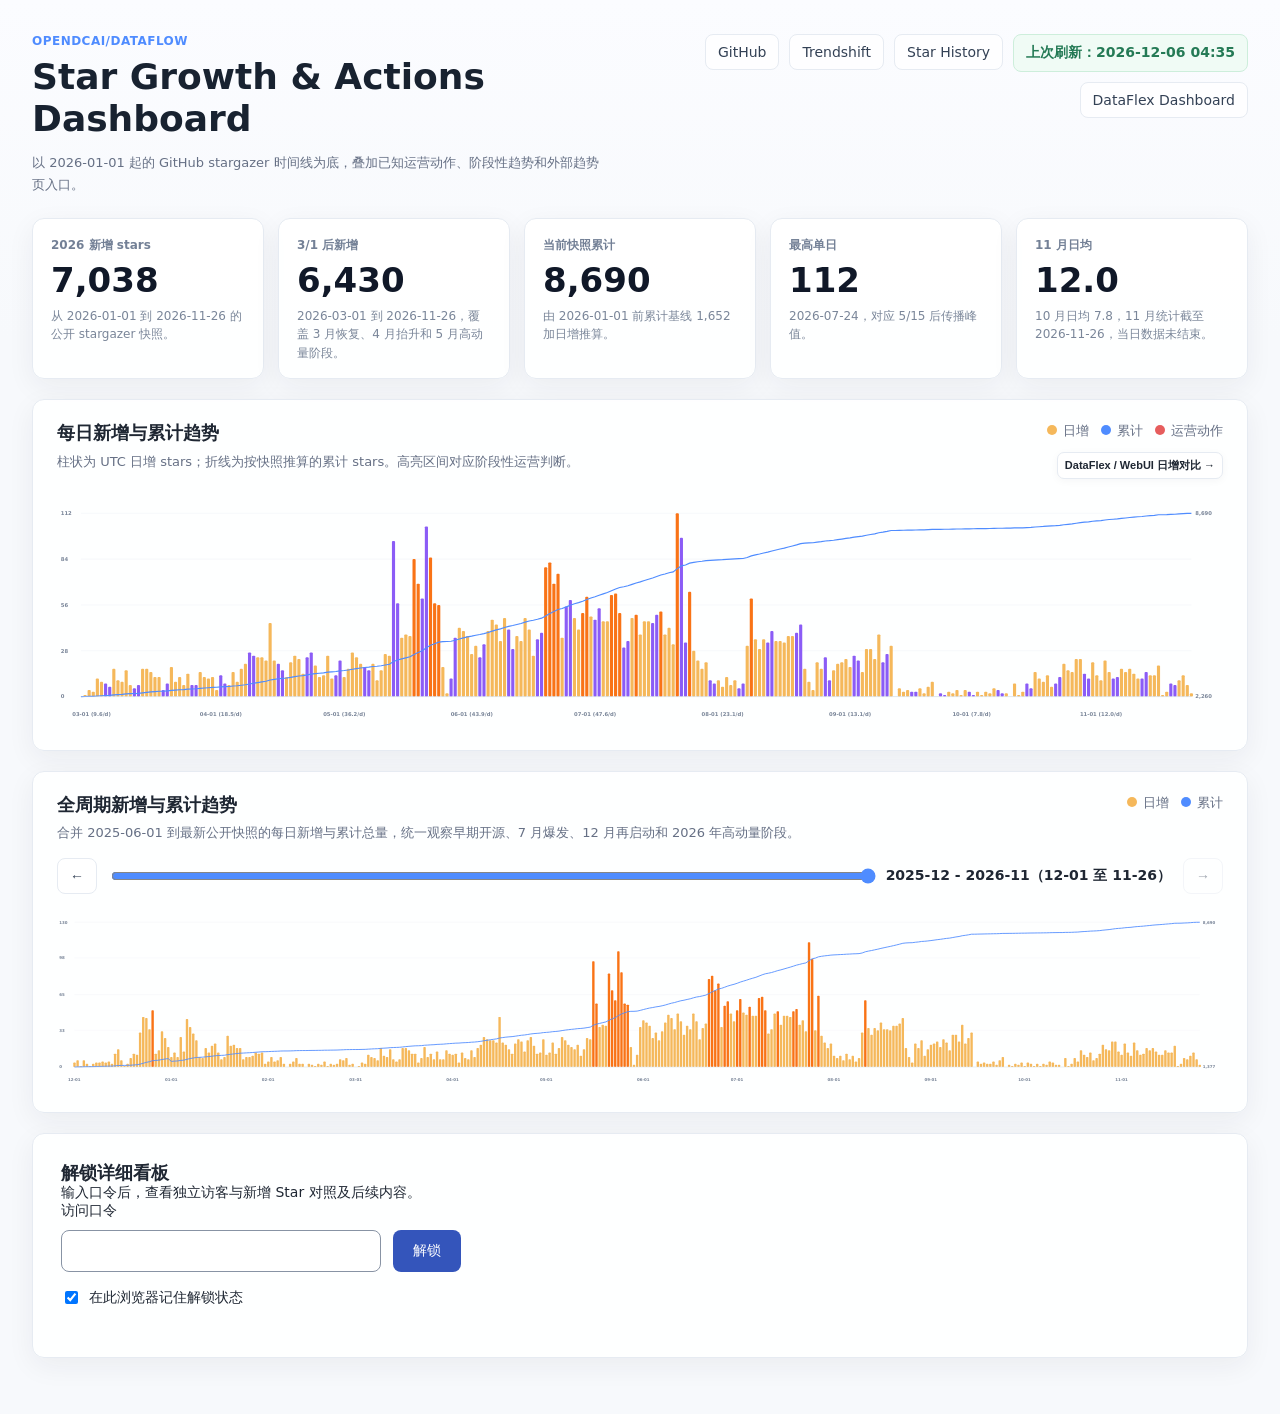
==== site-public/index.html @ 341fd1ab "chore: update encrypted dashboard [skip ci]" ====
<!doctype html>
<html lang="zh-CN">
  <head>
    <meta charset="utf-8" />
    <meta name="viewport" content="width=device-width, initial-scale=1" />
    <title>Dataflow Star Dashboard</title>
    <link rel="icon" type="image/png" href="./favicon.png" />
    <link rel="stylesheet" href="./styles.css?v=d1a17b342417" />
  <link rel="stylesheet" href="./dashboard-gate.css?v=d1a17b342417">
</head>
  <body>
    <header class="page-header">
      <div>
        <p class="eyebrow">OpenDCAI/DataFlow</p>
        <h1>Star Growth &amp; Actions Dashboard</h1>
        <p class="subhead">
          以 2026-01-01 起的 GitHub stargazer 时间线为底，叠加已知运营动作、阶段性趋势和外部趋势页入口。
        </p>
      </div>
      <nav class="source-links" aria-label="Source links">
        <a href="https://github.com/OpenDCAI/DataFlow" target="_blank" rel="noreferrer">GitHub</a>
        <a href="https://trendshift.io/repositories/16045" target="_blank" rel="noreferrer">Trendshift</a>
        <a href="https://www.star-history.com/?repos=OpenDCAI%2FDataFlow&type=date&legend=top-left" target="_blank" rel="noreferrer">Star History</a>
        <span class="source-links-second-row">
          <a href="https://jununn.github.io/dataflex-star-dashboard/" target="_blank" rel="noreferrer">DataFlex Dashboard</a>
        </span>
        <span id="liveStatus" class="live-status">本地快照</span>
      </nav>
    </header>

    <main>
      <section class="summary-grid" id="summary"></section>

      <section class="panel chart-panel">
        <div class="panel-heading">
          <div>
            <h2>每日新增与累计趋势</h2>
            <p>柱状为 UTC 日增 stars；折线为按快照推算的累计 stars。高亮区间对应阶段性运营判断。</p>
          </div>
          <div class="main-chart-tools">
            <div id="mainChartLegend" class="legend">
              <span><i class="legend-dot daily"></i>日增</span>
              <span><i class="legend-dot cumulative"></i>累计</span>
              <span><i class="legend-dot action"></i>运营动作</span>
            </div>
            <button id="mainChartModeToggle" type="button" class="chart-mode-button">DataFlex / WebUI 日增对比 →</button>
          </div>
        </div>
        <div id="mainChart" class="chart-wrap" aria-label="Daily stars and cumulative stars chart"></div>
      </section>

      <section class="panel chart-panel">
        <div class="panel-heading">
          <div>
            <h2>全周期新增与累计趋势</h2>
            <p>合并 2025-06-01 到最新公开快照的每日新增与累计总量，统一观察早期开源、7 月爆发、12 月再启动和 2026 年高动量阶段。</p>
          </div>
          <div class="legend">
            <span><i class="legend-dot daily"></i>日增</span>
            <span><i class="legend-dot cumulative"></i>累计</span>
          </div>
        </div>
        <div class="chart-window-controls" aria-label="全周期趋势 12 个月窗口切换">
          <button id="combinedPrev" type="button" class="icon-button" aria-label="前移一个月">←</button>
          <input id="combinedWindowSlider" class="year-slider" type="range" min="0" max="0" step="1" value="0" aria-label="选择 12 个月窗口" />
          <strong id="combinedWindowLabel" class="chart-window-label">近 12 个月</strong>
          <button id="combinedNext" type="button" class="icon-button" aria-label="后移一个月">→</button>
        </div>
        <div id="combinedChart" class="chart-wrap" aria-label="Combined daily stars and cumulative stars chart"></div>
      </section>


<section class="panel" id="dashboardGate" aria-labelledby="gateTitle">
  <h2 id="gateTitle">解锁详细看板</h2>
  <p>输入口令后，查看独立访客与新增 Star 对照及后续内容。</p>
  <form id="dashboardGateForm">
    <label for="dashboardPasscode">访问口令</label>
    <div class="gate-input-row"><input id="dashboardPasscode" type="password" autocomplete="current-password" required aria-describedby="gateError"><button type="submit" id="gateSubmit">解锁</button></div>
    <label class="gate-remember"><input id="gateRemember" type="checkbox" checked>在此浏览器记住解锁状态</label>
    <p id="gateError" role="status" aria-live="polite"></p>
  </form>
  <noscript>请启用 JavaScript 后输入口令解锁。</noscript>
</section>
</main>
<script src="./app.js?v=d1a17b342417"></script>
<script src="./protected.js?v=d1a17b342417"></script>
<script src="./unlock.js?v=d1a17b342417"></script>
</body></html>
---- site-public/styles.css ----
:root {
  color-scheme: light;
  --bg: #f6f7fb;
  --panel: #ffffff;
  --ink: #20242b;
  --muted: #606978;
  --line: #dfe3eb;
  --soft: #eef1f7;
  --accent: #e3a008;
  --accent-strong: #c47d00;
  --blue: #2563eb;
  --green: #15803d;
  --red: #dc2626;
  --shadow: 0 14px 40px rgba(15, 23, 42, 0.08);
}

* {
  box-sizing: border-box;
}

body {
  margin: 0;
  background: var(--bg);
  color: var(--ink);
  font-family:
    Inter, ui-sans-serif, system-ui, -apple-system, BlinkMacSystemFont, "Segoe UI",
    "Noto Sans SC", sans-serif;
}

a {
  color: inherit;
}

.page-header {
  display: flex;
  justify-content: space-between;
  gap: 32px;
  padding: 40px 52px 24px;
}

.eyebrow {
  margin: 0 0 8px;
  color: var(--blue);
  font-size: 13px;
  font-weight: 800;
  letter-spacing: 0;
  text-transform: uppercase;
}

h1,
h2,
p {
  margin: 0;
}

h1 {
  max-width: 920px;
  font-size: 42px;
  line-height: 1.12;
  letter-spacing: 0;
}

h2 {
  font-size: 20px;
  line-height: 1.2;
}

.subhead {
  max-width: 880px;
  margin-top: 12px;
  color: var(--muted);
  font-size: 16px;
  line-height: 1.7;
}

.source-links {
  display: flex;
  align-items: flex-start;
  gap: 10px;
  flex-wrap: wrap;
  justify-content: flex-end;
  margin-left: auto;
}

.source-links-second-row {
  display: flex;
  flex-basis: 100%;
  justify-content: flex-end;
  order: 2;
}

.source-links a,
.table-tools select,
.inline-source,
.icon-button {
  border: 1px solid var(--line);
  border-radius: 8px;
  background: var(--panel);
  padding: 9px 12px;
  font-size: 14px;
  text-decoration: none;
  box-shadow: 0 2px 10px rgba(15, 23, 42, 0.04);
}

.icon-button {
  min-width: 38px;
  color: var(--ink);
  font-weight: 900;
  cursor: pointer;
}

.icon-button:disabled {
  cursor: not-allowed;
  opacity: 0.45;
}

.live-status {
  border: 1px solid var(--line);
  border-radius: 8px;
  background: #eefaf1;
  color: #237a3b;
  padding: 9px 12px;
  font-size: 14px;
  font-weight: 800;
  white-space: nowrap;
}

.live-status.is-stale {
  background: #fff7ed;
  color: #b45309;
}

.inline-source {
  align-self: flex-start;
  color: var(--blue);
  white-space: nowrap;
}

main {
  padding: 0 52px 52px;
}

.summary-grid {
  display: grid;
  grid-template-columns: repeat(5, minmax(0, 1fr));
  gap: 16px;
  margin-bottom: 18px;
}

.metric {
  min-height: 118px;
  border: 1px solid var(--line);
  border-radius: 8px;
  background: var(--panel);
  padding: 18px;
  box-shadow: var(--shadow);
}

.metric span {
  display: block;
  color: var(--muted);
  font-size: 13px;
}

.metric strong {
  display: block;
  margin-top: 8px;
  font-size: 30px;
  line-height: 1;
}

.metric p {
  margin-top: 10px;
  color: var(--muted);
  font-size: 13px;
  line-height: 1.45;
}

.panel {
  border: 1px solid var(--line);
  border-radius: 8px;
  background: var(--panel);
  box-shadow: var(--shadow);
}

.chart-panel {
  margin-bottom: 18px;
}

.panel-heading {
  display: flex;
  justify-content: space-between;
  gap: 24px;
  padding: 22px 24px 12px;
}

.panel-heading.compact {
  padding-bottom: 0;
}

.panel-heading p {
  margin-top: 7px;
  color: var(--muted);
  font-size: 14px;
  line-height: 1.5;
}

.legend,
.table-tools {
  display: flex;
  align-items: center;
  gap: 12px;
  color: var(--muted);
  font-size: 13px;
  white-space: nowrap;
}

.calendar-month-label {
  min-width: 104px;
  color: var(--ink);
  font-size: 15px;
  text-align: center;
}

.chart-window-controls {
  display: grid;
  grid-template-columns: auto minmax(180px, 1fr) minmax(168px, auto) auto;
  align-items: center;
  gap: 12px;
  padding: 0 24px 12px;
}

.chart-window-label {
  color: var(--ink);
  font-size: 14px;
  text-align: center;
  white-space: nowrap;
}

.year-slider {
  width: 100%;
  accent-color: var(--blue);
  cursor: pointer;
}

.year-slider:disabled {
  cursor: not-allowed;
  opacity: 0.45;
}

.legend-dot {
  display: inline-block;
  width: 10px;
  height: 10px;
  margin-right: 6px;
  border-radius: 50%;
}

.legend-dot.daily {
  background: var(--accent);
}

.legend-dot.cumulative {
  background: var(--blue);
}

.legend-dot.action {
  background: var(--red);
}

.legend-dot.visitors {
  background: var(--green);
}

.legend-dot.star-compare {
  background: var(--accent);
}

.legend-dot.clones {
  background: #f97316;
}

.legend-dot.cloners {
  background: #8b5cf6;
}

.competitor-legend {
  display: grid;
  grid-template-columns: repeat(4, minmax(0, 1fr));
  gap: 10px;
  padding: 0 24px 12px;
}

.competitor-chip {
  display: grid;
  grid-template-columns: 10px 1fr auto;
  align-items: center;
  gap: 8px;
  border: 1px solid var(--line);
  border-radius: 8px;
  background: #fbfcff;
  padding: 9px 10px;
  color: var(--ink);
  text-decoration: none;
}

.competitor-chip span {
  width: 10px;
  height: 10px;
  border-radius: 50%;
}

.competitor-chip strong {
  min-width: 0;
  overflow: hidden;
  font-size: 12px;
  font-weight: 700;
  text-overflow: ellipsis;
  white-space: nowrap;
}

.competitor-chip em {
  color: var(--muted);
  font-size: 12px;
  font-style: normal;
  font-weight: 800;
}

.competitor-chip small {
  grid-column: 2 / 4;
  color: var(--green);
  font-size: 12px;
  font-weight: 800;
}

.chart-wrap,
.mini-chart,
.traffic-chart {
  position: relative;
  width: 100%;
  overflow-x: auto;
  padding: 0 18px 18px;
}

.chart-tooltip {
  position: absolute;
  z-index: 3;
  min-width: 148px;
  border: 1px solid var(--line);
  border-radius: 8px;
  background: rgba(255, 255, 255, 0.96);
  box-shadow: var(--shadow);
  padding: 10px 12px;
  color: var(--ink);
  font-size: 12px;
  line-height: 1.5;
  pointer-events: none;
  transform: translate(-50%, calc(-100% - 12px));
}

.chart-tooltip strong {
  display: block;
  font-size: 13px;
}

.chart-tooltip span {
  display: block;
  color: var(--muted);
}

svg {
  display: block;
  max-width: 100%;
}

.axis text,
.chart-label {
  fill: #697386;
  font-size: 11px;
}

.grid-line {
  stroke: #e8ebf1;
  stroke-dasharray: 4 6;
}

.axis-title {
  fill: #526071;
  font-size: 12px;
  font-weight: 800;
}

.phase-band {
  fill: #f3f6fc;
}

.phase-label {
  fill: #526071;
  font-size: 11px;
  font-weight: 700;
}

.bar {
  fill: var(--accent);
}

.bar.muted {
  fill: #a7d8b6;
}

.bar.hot {
  fill: #f97316;
}

.bar.weekend {
  fill: #8b5cf6;
}

.visitor-line,
.star-compare-line,
.clone-line,
.cloner-line {
  fill: none;
  stroke-linecap: round;
  stroke-linejoin: round;
  stroke-width: 3;
}

.visitor-line {
  stroke: var(--green);
}

.star-compare-line {
  stroke: var(--accent);
}

.clone-line {
  stroke: #f97316;
}

.cloner-line {
  stroke: #8b5cf6;
}

.visitor-point {
  fill: var(--green);
  stroke: #fff;
  stroke-width: 1.5;
}

.star-point {
  fill: var(--accent);
  stroke: #fff;
  stroke-width: 1.5;
}

.traffic-weekly-chart {
  padding-bottom: 8px;
}

.traffic-combo-legend {
  display: flex;
  flex-wrap: wrap;
  gap: 8px 14px;
  padding: 0 18px 4px;
  color: var(--muted);
  font-size: 12px;
  font-weight: 800;
}

.traffic-combo-legend span {
  display: inline-flex;
  align-items: center;
  gap: 5px;
}

.traffic-combo-legend i {
  display: inline-block;
  width: 9px;
  height: 9px;
  border-radius: 2px;
}

.traffic-bar {
  opacity: 0.82;
  cursor: crosshair;
}

.traffic-bar:hover {
  opacity: 1;
  stroke: var(--ink);
  stroke-width: 1.5;
}

.traffic-line {
  fill: none;
  stroke-linecap: round;
  stroke-linejoin: round;
  stroke-width: 2.8;
}

.traffic-total-line {
  fill: none;
  stroke-linecap: round;
  stroke-linejoin: round;
  stroke-width: 3.4;
}

.traffic-total-line.views {
  stroke-dasharray: 7 5;
}

.traffic-point {
  stroke: #fff;
  stroke-width: 1.5;
  cursor: crosshair;
}

.traffic-point:hover {
  stroke: var(--ink);
  stroke-width: 2;
}

.traffic-end-label {
  font-size: 11px;
  font-weight: 800;
}

.traffic-view-axis {
  fill: #e65d5d;
}

.traffic-details {
  margin: 8px 0 0;
}

.traffic-details summary {
  display: inline-flex;
  align-items: center;
  gap: 8px;
  margin-left: 24px;
  border: 1px solid var(--line);
  border-radius: 8px;
  background: #ffffff;
  color: var(--ink);
  cursor: pointer;
  font-size: 13px;
  font-weight: 800;
  list-style: none;
  padding: 8px 12px;
  user-select: none;
}

.traffic-details summary::-webkit-details-marker {
  display: none;
}

.traffic-details summary::after {
  content: "↓";
  color: var(--muted);
  font-size: 13px;
}

.traffic-details[open] summary {
  margin-bottom: 12px;
}

.traffic-details[open] summary::after {
  content: "↑";
}

.traffic-details summary:hover {
  border-color: #94a3b8;
  background: #f8fafc;
}

.star-uv-details {
  padding-bottom: 18px;
}

.main-chart-tools {
  display: flex;
  flex-direction: column;
  align-items: flex-end;
  gap: 12px;
}

.chart-mode-button {
  border: 1px solid var(--line);
  border-radius: 7px;
  background: #ffffff;
  color: var(--ink);
  cursor: pointer;
  font-size: 11px;
  font-weight: 850;
  min-width: 72px;
  padding: 5px 7px;
  box-shadow: 0 2px 8px rgba(15, 23, 42, 0.04);
}

.chart-mode-button:hover,
.chart-mode-button[aria-pressed="true"] {
  border-color: #93c5fd;
  background: #eff6ff;
  color: #1d4ed8;
}

.webui-dataflow-line,
.webui-daily-line,
.dataflex-daily-line {
  fill: none;
  stroke-linecap: round;
  stroke-linejoin: round;
  stroke-width: 3.2;
}

.webui-dataflow-line {
  stroke: #60a5fa;
}

.webui-daily-line {
  stroke: #34d399;
}

.dataflex-daily-line {
  stroke: #a78bfa;
}

.webui-compare-point {
  stroke: #ffffff;
  stroke-width: 1.6;
  cursor: crosshair;
}

.webui-compare-point.dataflow {
  fill: #60a5fa;
}

.webui-compare-point.webui {
  fill: #34d399;
}

.webui-compare-point.dataflex {
  fill: #a78bfa;
}

.legend-dot.dataflow-line {
  background: #60a5fa;
}

.legend-dot.webui-line {
  background: #34d399;
}

.legend-dot.dataflex-line {
  background: #a78bfa;
}

.webui-total-labels {
  fill: var(--muted);
  font-size: 12px;
  font-weight: 850;
}

.webui-total-labels .dataflow-total-dot {
  fill: #60a5fa;
}

.webui-total-labels .webui-total-dot {
  fill: #34d399;
}

.webui-total-labels .dataflex-total-dot {
  fill: #a78bfa;
}

.star-uv-chart {
  margin: 0 24px 6px;
  border: 1px solid var(--line);
  border-radius: 8px;
}

.star-uv-line {
  fill: none;
  stroke: #eab308;
  stroke-linecap: round;
  stroke-linejoin: round;
  stroke-width: 3.2;
}

.star-uv-point {
  fill: #eab308;
  stroke: #fff;
  stroke-width: 1.5;
  cursor: crosshair;
}

.star-uv-point:hover {
  stroke: var(--ink);
  stroke-width: 2;
}

.traffic-matrix-wrap {
  overflow-x: auto;
  padding: 0 24px 24px;
}

.traffic-matrix {
  min-width: 860px;
  border-collapse: separate;
  border-spacing: 0;
}

.traffic-matrix th,
.traffic-matrix td {
  border-right: 1px solid var(--line);
  border-bottom: 1px solid var(--line);
}

.traffic-matrix thead th {
  position: sticky;
  top: 0;
  z-index: 1;
  background: #f8fafc;
}

.traffic-matrix thead th:first-child,
.traffic-source-name {
  position: sticky;
  left: 0;
  z-index: 2;
  background: #fff;
}

.traffic-matrix thead th:first-child {
  z-index: 3;
  background: #f8fafc;
}

.traffic-matrix thead span {
  display: block;
  margin-top: 3px;
  color: var(--muted);
  font-size: 11px;
  font-weight: 700;
}

.traffic-group-row th {
  position: static;
  background: #eef2ff;
  color: #3730a3;
  font-size: 12px;
  letter-spacing: 0.03em;
  text-transform: uppercase;
}

.traffic-source-name {
  min-width: 180px;
  max-width: 240px;
  color: var(--ink);
  font-weight: 800;
}

.traffic-matrix-cell {
  min-width: 150px;
  background: #fff;
}

.traffic-matrix-cell strong,
.traffic-matrix-cell span,
.traffic-matrix-cell em {
  display: block;
}

.traffic-matrix-cell strong {
  font-size: 18px;
  line-height: 1.1;
}

.traffic-matrix-cell span {
  margin-top: 3px;
  color: var(--muted);
  font-size: 12px;
}

.traffic-matrix-cell em {
  margin-top: 5px;
  font-size: 12px;
  font-style: normal;
  font-weight: 900;
}

.traffic-matrix-cell .is-up {
  color: #15803d;
}

.traffic-matrix-cell .is-down {
  color: #dc2626;
}

.traffic-matrix-cell .is-flat {
  color: #64748b;
}

.clone-point {
  fill: #f97316;
  stroke: #fff;
  stroke-width: 1.5;
}

.cloner-point {
  fill: #8b5cf6;
  stroke: #fff;
  stroke-width: 1.5;
}

.monthly-cloner-averages {
  display: grid;
  grid-template-columns: repeat(auto-fit, minmax(150px, 1fr));
  gap: 8px;
  padding: 0 24px 14px;
}

.monthly-cloner-averages article {
  border: 1px solid var(--line);
  border-radius: 8px;
  background: #fbfcff;
  padding: 9px 11px;
}

.monthly-cloner-averages span {
  display: block;
  color: var(--muted);
  font-size: 10px;
  font-weight: 800;
}

.monthly-cloner-averages strong {
  display: block;
  margin-top: 3px;
  color: var(--ink);
  font-size: 13px;
  line-height: 1.1;
}

.monthly-cloner-averages p {
  margin: 4px 0 0;
  color: var(--muted);
  font-size: 10px;
  line-height: 1.45;
}

.overflow-label {
  fill: #c2410c;
  font-size: 13px;
  font-weight: 800;
}

.cum-line {
  fill: none;
  stroke: var(--blue);
  stroke-width: 2.4;
}

.competitor-line {
  fill: none;
  stroke-linecap: round;
  stroke-linejoin: round;
  stroke-width: 3.5;
}

.competitor-point {
  stroke: #ffffff;
  stroke-width: 1.4;
  cursor: crosshair;
}

.competitor-point:hover {
  stroke: var(--ink);
  stroke-width: 2;
}

.competitor-end-label {
  font-size: 11px;
  font-weight: 800;
}

.action-pin {
  fill: var(--red);
  stroke: #fff;
  stroke-width: 1.6;
}

.hover-zone {
  fill: transparent;
}

.hover-zone:hover + .bar,
.bar:hover {
  fill: var(--accent-strong);
}

.two-col {
  display: grid;
  grid-template-columns: minmax(0, 1.1fr) minmax(360px, 0.9fr);
  gap: 18px;
  margin-bottom: 18px;
}

.phase-list,
.source-stack {
  display: grid;
  gap: 12px;
  padding: 18px 24px 24px;
}

.phase-card {
  border-left: 4px solid var(--blue);
  border-radius: 8px;
  background: #f8fafc;
  padding: 14px 16px;
}

.phase-card strong {
  display: block;
  font-size: 15px;
}

.phase-card p {
  margin-top: 6px;
  color: var(--muted);
  font-size: 13px;
  line-height: 1.55;
}

.source-card {
  display: block;
  border: 1px solid var(--line);
  border-radius: 8px;
  padding: 14px;
  text-decoration: none;
}

.source-card strong,
.source-card span {
  display: block;
}

.source-card span {
  margin-top: 5px;
  color: var(--muted);
  font-size: 13px;
  line-height: 1.45;
}

.region-grid {
  display: grid;
  grid-template-columns: repeat(5, minmax(0, 1fr));
  gap: 12px;
  padding: 12px 24px 24px;
}

.region-card {
  border: 1px solid var(--line);
  border-radius: 8px;
  background: #f8fafc;
  padding: 14px;
}

.region-card strong {
  display: block;
  font-size: 14px;
  line-height: 1.35;
}

.region-bar {
  display: grid;
  grid-template-columns: var(--china) var(--overseas) var(--unknown);
  height: 10px;
  margin: 12px 0 10px;
  overflow: hidden;
  border-radius: 999px;
  background: var(--soft);
}

.region-bar span:first-child {
  background: var(--red);
}

.region-bar span:last-child {
  background: #cbd5e1;
}

.region-bar span:nth-child(2) {
  background: var(--blue);
}

.region-meta {
  display: grid;
  gap: 5px;
  color: var(--muted);
  font-size: 12px;
  line-height: 1.4;
}

.region-locations {
  overflow: hidden;
  text-overflow: ellipsis;
  white-space: nowrap;
}

.region-card.pending .region-bar {
  display: block;
  background: repeating-linear-gradient(
    90deg,
    #dbe3ef,
    #dbe3ef 10px,
    #edf2f7 10px,
    #edf2f7 20px
  );
}

.action-calendar {
  position: relative;
  overflow-x: auto;
  padding: 0 24px 24px;
}

.calendar-weekdays,
.calendar-grid {
  display: grid;
  grid-template-columns: repeat(7, minmax(0, 1fr));
  min-width: 860px;
}

.calendar-weekdays {
  border: 1px solid var(--line);
  border-bottom: 0;
  border-radius: 8px 8px 0 0;
  background: #f8fafc;
}

.calendar-weekdays span {
  padding: 9px 10px;
  color: var(--muted);
  font-size: 12px;
  font-weight: 800;
  text-align: center;
}

.calendar-grid {
  border-top: 1px solid var(--line);
  border-left: 1px solid var(--line);
}

.calendar-cell {
  min-height: 132px;
  border-right: 1px solid var(--line);
  border-bottom: 1px solid var(--line);
  background: #fff;
  padding: 9px;
}

.calendar-cell.is-empty {
  background: #f8fafc;
}

.calendar-cell.is-weekend {
  background: #fbf7ff;
}

.calendar-date {
  display: flex;
  align-items: flex-start;
  justify-content: space-between;
  gap: 8px;
}

.calendar-date strong {
  font-size: 18px;
  line-height: 1;
}

.calendar-date span {
  min-width: 0;
  overflow: hidden;
  color: var(--muted);
  font-size: 11px;
  font-weight: 700;
  text-overflow: ellipsis;
  white-space: nowrap;
}

.calendar-metrics {
  display: flex;
  gap: 8px;
  margin: 8px 0;
  font-size: 12px;
  font-weight: 800;
}

.calendar-metrics em {
  color: var(--muted);
  font-style: normal;
}

.calendar-actions {
  display: grid;
  gap: 5px;
}

.calendar-action {
  display: block;
  min-width: 0;
  overflow: hidden;
  border: 1px solid #e5e7eb;
  border-radius: 6px;
  background: #fff;
  padding: 5px 6px;
  color: var(--ink);
  font-size: 11px;
  font-weight: 700;
  line-height: 1.3;
  text-decoration: none;
  text-overflow: ellipsis;
  white-space: nowrap;
  cursor: pointer;
}

.calendar-action:hover {
  border-color: #bfdbfe;
  background: #eff6ff;
  color: var(--blue);
  text-decoration: underline;
}

.calendar-action span {
  margin-right: 5px;
  color: var(--accent-strong);
}

.calendar-action.channel-reddit {
  border-color: #fed7aa;
  background: #fff7ed;
}

.calendar-action.channel-reddit span {
  color: #ea580c;
}

.calendar-action.channel-linkedin {
  border-color: #bfdbfe;
  background: #eff6ff;
}

.calendar-action.channel-linkedin span {
  color: #2563eb;
}

.calendar-action.channel-facebook {
  border-color: #c7d2fe;
  background: #eef2ff;
}

.calendar-action.channel-facebook span {
  color: #4338ca;
}

.calendar-action.channel-huggingface {
  border-color: #fde68a;
  background: #fffbeb;
}

.calendar-action.channel-huggingface span {
  color: #f59e0b;
}

.calendar-action.channel-wechat {
  border-color: #bbf7d0;
  background: #f0fdf4;
}

.calendar-action.channel-wechat span {
  color: #16a34a;
}

.calendar-action.channel-xhs {
  border-color: #fecaca;
  background: #fef2f2;
}

.calendar-action.channel-xhs span {
  color: #dc2626;
}

.calendar-action.channel-offline {
  border-color: #ddd6fe;
  background: #f5f3ff;
}

.calendar-action.channel-offline span {
  color: #7c3aed;
}

.calendar-action.channel-devsite {
  border-color: #99f6e4;
  background: #f0fdfa;
}

.calendar-action.channel-devsite span {
  color: #0f766e;
}

.calendar-action.channel-default span {
  color: #64748b;
}

.calendar-tooltip {
  max-width: 340px;
  overflow-wrap: anywhere;
}

.table-wrap {
  max-height: 620px;
  overflow: auto;
  border: 1px solid var(--line);
  border-radius: var(--radius);
  background: #ffffff;
}

.stargazer-overlap-panel {
  scroll-margin-top: 24px;
}

.overlap-archive {
  padding-top: 18px;
}

.overlap-archive summary {
  display: inline-flex;
  align-items: center;
  gap: 8px;
  border: 1px solid var(--line);
  border-radius: 8px;
  background: #ffffff;
  color: var(--ink);
  cursor: pointer;
  font-size: 14px;
  font-weight: 700;
  padding: 9px 12px;
  list-style: none;
}

.overlap-archive summary::-webkit-details-marker {
  display: none;
}

.overlap-archive summary::before {
  content: "+";
  color: var(--blue);
  font-size: 16px;
  line-height: 1;
}

.overlap-archive[open] summary {
  margin-bottom: 18px;
}

.overlap-archive[open] summary::before {
  content: "-";
}

.overlap-meta {
  display: flex;
  flex-wrap: wrap;
  gap: 8px;
  margin: 0 24px 16px;
}

.overlap-meta span {
  border: 1px solid var(--line);
  border-radius: 999px;
  background: #f8fafc;
  color: var(--muted);
  padding: 6px 10px;
  font-size: 12px;
}

.overlap-insights {
  display: grid;
  grid-template-columns: repeat(auto-fit, minmax(260px, 1fr));
  gap: 12px;
  margin: 0 24px 18px;
}

.overlap-insights article {
  border: 1px solid var(--line);
  border-radius: var(--radius);
  background: linear-gradient(180deg, #ffffff, #f8fafc);
  padding: 14px;
}

.overlap-insights strong {
  display: block;
  margin-bottom: 8px;
  color: var(--ink);
  font-size: 15px;
}

.overlap-insights span {
  color: var(--muted);
  font-size: 13px;
  line-height: 1.55;
}

.relation-pill {
  display: inline-flex;
  align-items: center;
  justify-content: center;
  border-radius: 999px;
  padding: 4px 8px;
  font-size: 12px;
  font-weight: 700;
  white-space: nowrap;
}

.relation-pill.downstream {
  background: #e0f2fe;
  color: #0369a1;
}

.relation-pill.complement {
  background: #dcfce7;
  color: #166534;
}

.relation-pill.competitor {
  background: #fee2e2;
  color: #991b1b;
}

.relation-pill.adjacent {
  background: #fef3c7;
  color: #92400e;
}

.relation-pill.weak {
  background: #f1f5f9;
  color: #475569;
}

.overlap-table-grid {
  display: grid;
  gap: 18px;
  margin: 0 24px;
}

.overlap-table-intro {
  display: flex;
  align-items: flex-start;
  justify-content: space-between;
  gap: 16px;
  border: 1px solid var(--line);
  border-radius: var(--radius);
  background: #fbfdff;
  padding: 16px;
}

.overlap-table-intro h3 {
  margin: 0 0 8px;
  font-size: 17px;
}

.overlap-table-intro p {
  margin: 0;
  color: var(--muted);
  font-size: 13px;
  line-height: 1.65;
}

.overlap-scroll-actions {
  display: flex;
  gap: 8px;
  flex: 0 0 auto;
}

.overlap-scroll-actions button {
  width: 34px;
  height: 34px;
  border: 1px solid var(--line);
  border-radius: 8px;
  background: #ffffff;
  color: var(--ink);
  cursor: pointer;
  font-size: 18px;
  line-height: 1;
}

.overlap-scroll-actions button:hover {
  border-color: #94a3b8;
  background: #f8fafc;
}

.overlap-table-wrap {
  max-height: 520px;
  border: 1px solid var(--line);
  border-radius: var(--radius);
}

.overlap-category-wrap {
  max-height: 360px;
}

.overlap-table {
  min-width: 1480px;
  table-layout: fixed;
}

.overlap-table th:nth-child(1),
.overlap-table td:nth-child(1) {
  width: 190px;
  min-width: 190px;
  max-width: 190px;
  overflow-wrap: anywhere;
}

.overlap-table th:nth-child(7),
.overlap-table td:nth-child(7) {
  width: 320px;
  min-width: 320px;
  white-space: normal;
  line-height: 1.5;
  overflow-wrap: anywhere;
}

.overlap-table th:nth-child(8),
.overlap-table td:nth-child(8) {
  width: 430px;
  min-width: 430px;
  white-space: normal;
  line-height: 1.5;
  overflow-wrap: anywhere;
}

.overlap-table a {
  color: var(--blue);
  font-weight: 700;
  text-decoration: none;
}

.overlap-table a:hover {
  text-decoration: underline;
}

.overlap-note {
  margin: 14px 24px 0;
  color: var(--muted);
  font-size: 13px;
  line-height: 1.6;
}

.compact-table {
  max-height: 320px;
  margin: 0 24px 24px;
}

.region-breakdown-wrap {
  margin: 18px 24px 24px;
  max-height: none;
}

.region-breakdown-wrap th:first-child,
.region-breakdown-wrap td:first-child {
  width: 76px;
  min-width: 76px;
  white-space: nowrap;
}

table {
  width: 100%;
  border-collapse: collapse;
  font-size: 14px;
}

thead th {
  position: sticky;
  top: 0;
  z-index: 1;
  background: #f8fafc;
  color: #475569;
  text-align: left;
}

th,
td {
  border-bottom: 1px solid var(--line);
  padding: 12px 14px;
  vertical-align: top;
}

td:nth-child(2),
td:nth-child(3) {
  font-variant-numeric: tabular-nums;
}

.count-hot {
  color: var(--red);
  font-weight: 800;
}

.tag-list {
  display: flex;
  flex-wrap: wrap;
  gap: 6px;
}

.tag {
  border-radius: 999px;
  background: var(--soft);
  padding: 4px 8px;
  color: #475569;
  font-size: 12px;
}

.action-link {
  color: var(--blue);
  text-decoration: none;
}

.action-link:hover {
  text-decoration: underline;
}

@media (max-width: 980px) {
  .page-header,
  .panel-heading {
    flex-direction: column;
  }

  .summary-grid,
  .two-col,
  .region-grid,
  .competitor-legend,
  .overlap-insights {
    grid-template-columns: 1fr;
  }

  h1 {
    font-size: 32px;
  }
}

/* ------------------------------------------------------------------
   UI Refresh 2026-07-10
   目标：仅重构视觉风格，不改变任何业务数据、图表结构、tooltip、外链与交互逻辑。
   风格基准：飞书多维表格式的浅灰白基底、轻量边框、柔和色彩和规整留白。
------------------------------------------------------------------- */

/* 1. 全局视觉系统：统一字体、色板、圆角、阴影、边框和页面基底 */
:root {
  --bg: #f7f9fc;
  --panel: rgba(255, 255, 255, 0.94);
  --ink: #1f2733;
  --muted: #667085;
  --line: #e6ebf2;
  --soft: #f1f5f9;
  --blue: #4f8cff;
  --green: #2fb67c;
  --red: #e65d5d;
  --accent: #f5b85b;
  --accent-strong: #e69a35;
  --radius: 12px;
  --radius-sm: 8px;
  --shadow: 0 8px 28px rgba(31, 39, 51, 0.06);
  --shadow-hover: 0 12px 34px rgba(31, 39, 51, 0.09);
  --font-body: Inter, ui-sans-serif, system-ui, -apple-system, BlinkMacSystemFont,
    "Segoe UI", "Noto Sans SC", "PingFang SC", "Microsoft YaHei", sans-serif;
}

html {
  background: var(--bg);
}

body {
  min-width: 1180px;
  background:
    linear-gradient(180deg, #fbfcff 0%, #f7f9fc 340px, #f7f9fc 100%);
  color: var(--ink);
  font-family: var(--font-body);
  font-size: 14px;
  letter-spacing: 0;
}

/* 2. 页面骨架：使用居中的 12 列栅格节奏，拉开模块层级和留白 */
.page-header,
main {
  width: min(1480px, calc(100vw - 64px));
  margin: 0 auto;
  padding-right: 0;
  padding-left: 0;
}

.page-header {
  align-items: flex-start;
  padding-top: 34px;
  padding-bottom: 22px;
}

main {
  display: grid;
  grid-template-columns: repeat(12, minmax(0, 1fr));
  gap: 20px;
  padding-bottom: 56px;
}

main > section,
main > details {
  grid-column: 1 / -1;
}

.summary-grid,
.chart-panel,
.two-col,
.panel {
  margin-bottom: 0;
}

.two-col {
  grid-template-columns: repeat(12, minmax(0, 1fr));
  gap: 20px;
}

.two-col > .panel:first-child {
  grid-column: span 7;
}

.two-col > .panel:last-child {
  grid-column: span 5;
}

/* 3. 头部与筛选/外链区：轻按钮、弱边框、无厚重装饰 */
.eyebrow {
  color: #4f8cff;
  font-size: 12px;
  font-weight: 700;
  letter-spacing: 0.04em;
}

h1 {
  max-width: 780px;
  color: #182230;
  font-size: 36px;
  font-weight: 760;
  line-height: 1.16;
}

h2 {
  color: #1f2733;
  font-size: 18px;
  font-weight: 720;
}

.subhead,
.panel-heading p {
  color: var(--muted);
  font-size: 13px;
  line-height: 1.7;
}

.source-links a,
.inline-source,
.icon-button,
.traffic-details summary,
.overlap-archive summary,
.overlap-scroll-actions button {
  border-color: var(--line);
  border-radius: var(--radius-sm);
  background: rgba(255, 255, 255, 0.86);
  box-shadow: none;
  color: #334155;
  transition: background-color 0.15s ease, border-color 0.15s ease, color 0.15s ease;
}

.source-links a:hover,
.inline-source:hover,
.icon-button:hover,
.traffic-details summary:hover,
.overlap-archive summary:hover,
.overlap-scroll-actions button:hover {
  border-color: #cbd7e6;
  background: #f8fbff;
  color: #2f6fed;
}

.live-status {
  border-color: #cdeedb;
  border-radius: var(--radius-sm);
  background: #f0fbf5;
  box-shadow: none;
  color: #247a55;
}

.live-status.is-stale {
  border-color: #fde3bb;
  background: #fff8ed;
  color: #b66b1a;
}

/* 4. 卡片与模块容器：统一圆角、淡边框、柔和阴影，移除厚重层级 */
.panel,
.metric,
.phase-card,
.region-card,
.source-card,
.competitor-chip,
.overlap-insights article,
.overlap-table-intro {
  border-color: var(--line);
  border-radius: var(--radius);
  background: var(--panel);
  box-shadow: var(--shadow);
}

.panel {
  overflow: hidden;
}

.panel-heading {
  align-items: flex-start;
  padding: 22px 24px 14px;
}

.panel-heading.compact {
  padding-bottom: 4px;
}

/* 5. KPI 卡片：主数字放大、说明弱化，使用轻微 hover 反馈 */
.summary-grid {
  grid-template-columns: repeat(5, minmax(0, 1fr));
  gap: 14px;
}

.metric {
  min-height: 126px;
  padding: 18px 18px 16px;
  transition: transform 0.15s ease, box-shadow 0.15s ease, border-color 0.15s ease;
}

.metric:hover {
  transform: translateY(-1px);
  border-color: #d5deea;
  box-shadow: var(--shadow-hover);
}

.metric span {
  color: #738096;
  font-size: 12px;
  font-weight: 650;
}

.metric strong {
  margin-top: 9px;
  color: #101828;
  font-size: 34px;
  font-weight: 760;
  letter-spacing: 0;
}

.metric p {
  color: #7a8699;
  font-size: 12px;
  line-height: 1.55;
}

/* 6. 图表轻量化：弱化坐标轴/网格，保留现有点、柱、tooltip 交互 */
.chart-wrap,
.mini-chart,
.traffic-chart {
  padding: 4px 22px 22px;
}

svg {
  overflow: visible;
}

.grid-line {
  stroke: #edf1f6;
  stroke-dasharray: none;
}

.axis text,
.chart-label,
.phase-label,
.axis-title {
  fill: #7a8699;
  font-weight: 600;
}

.phase-band {
  fill: #f6f8fb;
}

.bar {
  fill: var(--accent);
  opacity: 1;
}

.bar.muted {
  fill: #a7d8b6;
}

.bar.hot {
  fill: #f97316;
}

.bar.weekend {
  fill: #8b5cf6;
}

.hover-zone:hover + .bar,
.bar:hover {
  fill: var(--accent-strong);
  opacity: 1;
}

.cum-line,
.visitor-line,
.star-compare-line,
.clone-line,
.cloner-line,
.competitor-line,
.traffic-line,
.traffic-total-line {
  stroke-width: 2.4;
  filter: none;
}

.competitor-line {
  stroke-width: 2.8;
}

.competitor-point,
.visitor-point,
.star-point,
.clone-point,
.cloner-point,
.traffic-point {
  stroke: #ffffff;
  stroke-width: 1.6;
}

.competitor-point:hover,
.traffic-point:hover {
  stroke: #475569;
  stroke-width: 1.8;
}

.chart-tooltip {
  border-color: #d9e2ee;
  border-radius: 10px;
  background: rgba(255, 255, 255, 0.98);
  box-shadow: 0 10px 30px rgba(31, 39, 51, 0.12);
}

/* 7. 竞品配色载体：legend 与表格标签使用柔和底色，不占用涨跌红绿 */
.competitor-legend {
  grid-template-columns: repeat(3, minmax(0, 1fr));
  gap: 10px;
  padding: 0 24px 16px;
}

.competitor-chip {
  grid-template-columns: 12px minmax(0, 1fr) auto;
  background: #fbfdff;
  padding: 10px 12px;
}

.competitor-chip span {
  width: 12px;
  height: 12px;
  box-shadow: inset 0 0 0 1px rgba(31, 39, 51, 0.05);
}

.competitor-chip strong {
  color: #263445;
  font-size: 12px;
}

.competitor-chip em {
  color: #1f2733;
  font-size: 12px;
}

.competitor-chip small {
  color: #2f8f66;
  font-size: 11px;
  font-weight: 700;
}

/* 8. 表格系统：淡表头、简边框、数字对齐，降低斑马与厚线存在感 */
.table-wrap,
.overlap-table-wrap,
.overlap-category-wrap,
.traffic-matrix-wrap {
  border-color: var(--line);
  border-radius: var(--radius);
  background: #ffffff;
}

table {
  color: #273445;
  font-size: 13px;
}

thead th {
  background: #f6f9fc;
  color: #596779;
  font-size: 12px;
  font-weight: 700;
}

th,
td {
  border-bottom-color: #edf1f6;
  padding: 11px 14px;
}

tbody tr:hover td {
  background: #fbfdff;
}

td:nth-child(2),
td:nth-child(3),
td:nth-child(4),
td:nth-child(5),
.traffic-matrix-cell strong,
.traffic-matrix-cell span,
.traffic-matrix-cell em {
  font-variant-numeric: tabular-nums;
}

.traffic-matrix th,
.traffic-matrix td {
  border-color: #edf1f6;
}

.traffic-matrix thead th,
.traffic-matrix thead th:first-child,
.traffic-group-row th {
  background: #f4f8fd;
  color: #4f647d;
}

.traffic-source-name,
.traffic-matrix-cell {
  background: #ffffff;
}

/* 9. 阶段、来源与地区卡片：压低装饰感，保持信息密度 */
.phase-list,
.source-stack {
  gap: 10px;
  padding: 16px 24px 24px;
}

.phase-card {
  border-left: 3px solid #91b9ff;
  background: #fbfdff;
  padding: 13px 15px;
}

.phase-card strong,
.region-card strong {
  color: #273445;
  font-size: 14px;
}

.phase-card p,
.source-card span,
.region-meta {
  color: #6f7d90;
  font-size: 12px;
}

.source-card {
  background: #fbfdff;
  transition: background-color 0.15s ease, border-color 0.15s ease;
}

.source-card:hover {
  border-color: #cbd7e6;
  background: #f8fbff;
}

.region-grid {
  grid-template-columns: repeat(5, minmax(0, 1fr));
  gap: 12px;
}

.region-card {
  background: #fbfdff;
}

.region-bar span:first-child {
  background: #ef7c72;
}

.region-bar span:nth-child(2) {
  background: #4f8cff;
}

.region-bar span:last-child {
  background: #c8d4e2;
}

/* 10. 日历：飞书表格式轻网格，保留所有 action 外链和 tooltip */
.action-calendar {
  padding: 0 24px 24px;
}

.calendar-weekdays {
  border-color: #e5ebf3;
  border-radius: var(--radius) var(--radius) 0 0;
  background: #f6f9fc;
}

.calendar-grid {
  border-color: #e5ebf3;
}

.calendar-cell {
  min-height: 128px;
  border-color: #edf1f6;
  background: #ffffff;
  padding: 10px;
}

.calendar-cell.is-empty {
  background: #f8fafc;
}

.calendar-cell.is-weekend {
  background: #fbf9ff;
}

.calendar-date strong {
  color: #263445;
  font-size: 17px;
  font-weight: 750;
}

.calendar-date span,
.calendar-metrics em {
  color: #7a8699;
}

.calendar-action {
  border-color: #e7edf5;
  border-radius: 7px;
  box-shadow: none;
  color: #334155;
  font-weight: 650;
  transition: background-color 0.15s ease, border-color 0.15s ease, color 0.15s ease;
}

.calendar-action:hover {
  border-color: #cad7e8;
  background: #f8fbff;
  color: #2f6fed;
  text-decoration: none;
}

.calendar-action.channel-reddit {
  border-color: #f8d9c2;
  background: #fff6f0;
}

.calendar-action.channel-linkedin {
  border-color: #d5e5ff;
  background: #f3f8ff;
}

.calendar-action.channel-facebook {
  border-color: #c9d3ff;
  background: #f0f3ff;
}

.calendar-action.channel-huggingface {
  border-color: #ffe08a;
  background: #fff8dc;
}

.calendar-action.channel-wechat {
  border-color: #d3efd9;
  background: #f4fbf5;
}

.calendar-action.channel-xhs {
  border-color: #f7d1d1;
  background: #fff5f5;
}

.calendar-action.channel-offline {
  border-color: #e2dcfb;
  background: #f8f6ff;
}

.calendar-action.channel-devsite {
  border-color: #ccefeb;
  background: #f3fbfa;
}

/* 11. 共同关注模块：轻标签、通透信息块、长文表格可读性优化 */
.overlap-meta span,
.tag,
.relation-pill {
  border-color: #e5ebf3;
  background: #f6f9fc;
  color: #64748b;
  font-weight: 650;
}

.overlap-insights article,
.overlap-table-intro {
  background: #fbfdff;
}

.overlap-insights strong {
  color: #243244;
}

.relation-pill.downstream {
  background: #eaf4ff;
  color: #356b9f;
}

.relation-pill.complement {
  background: #ecf9f1;
  color: #2f7a55;
}

.relation-pill.competitor {
  background: #fff0ee;
  color: #a4493f;
}

.relation-pill.adjacent {
  background: #fff6df;
  color: #90702c;
}

.relation-pill.weak {
  background: #f1f5f9;
  color: #64748b;
}

.overlap-table {
  min-width: 1420px;
}

.overlap-table th:nth-child(1),
.overlap-table td:nth-child(1) {
  width: 170px;
  min-width: 170px;
  max-width: 170px;
}

.overlap-table th:nth-child(7),
.overlap-table td:nth-child(7) {
  width: 360px;
  min-width: 360px;
}

.overlap-table th:nth-child(8),
.overlap-table td:nth-child(8) {
  width: 460px;
  min-width: 460px;
}

.overlap-table a,
.action-link {
  color: #3f7ee8;
}

/* 12. 响应式：保留同一信息层级，在窄屏切换单列 */
@media (max-width: 1180px) {
  body {
    min-width: 0;
  }

  .page-header,
  main {
    width: min(100% - 32px, 980px);
  }

  .summary-grid,
  .competitor-legend,
  .region-grid {
    grid-template-columns: repeat(2, minmax(0, 1fr));
  }

  .two-col > .panel:first-child,
  .two-col > .panel:last-child {
    grid-column: 1 / -1;
  }
}

@media (max-width: 640px) {
  .page-header,
  main {
    padding-left: 18px;
    padding-right: 18px;
  }

  .summary-grid {
    gap: 10px;
  }

  .metric {
    min-height: auto;
  }

  th,
  td {
    padding: 10px;
  }
}

/* Chart color tune: keep competitor comparison soft, and make traffic analysis less alert-like. */
.traffic-bar {
  opacity: 0.84;
}

.traffic-bar:hover {
  opacity: 1;
}

.traffic-line.total-uv {
  stroke: #0f766e;
  stroke-width: 2.8;
}

.traffic-line.total-views {
  stroke: #e65d5d;
  stroke-width: 2.6;
  stroke-dasharray: 8 7;
  opacity: 0.9;
}

.traffic-total-line.views {
  stroke: #e65d5d;
  opacity: 0.88;
}

/* Palette card alignment for core analytics modules. */
:root {
  --palette-red-soft: #F9B9B6;
  --palette-orange-soft: #FFC98D;
  --palette-yellow-soft: #FFE283;
  --palette-lime-soft: #C9E94F;
  --palette-green-soft: #8CE19B;
  --palette-teal-soft: #69DCCF;
  --palette-sky-soft: #8ED0F0;
  --palette-blue-soft: #B7C8F7;
  --palette-pink-soft: #F3A7CD;
  --palette-purple-soft: #D6BCFA;
  --palette-gray-soft: #D7DADE;
  --palette-red: #EF4B45;
  --palette-orange: #F97316;
  --palette-yellow: #D99A00;
  --palette-lime: #6B9500;
  --palette-green: #2BA84A;
  --palette-teal: #16B8A6;
  --palette-sky: #1595C8;
  --palette-blue: #4F7EF3;
  --palette-pink: #EF5A9D;
  --palette-purple: #8B5CF6;
  --palette-gray: #5B6472;
}

.legend-dot.daily {
  background: var(--accent);
}

.legend-dot.cumulative {
  background: var(--blue);
}

.legend-dot.action {
  background: var(--red);
}

.legend-dot.visitors {
  background: var(--palette-teal);
}

.legend-dot.star-compare {
  background: var(--palette-yellow);
}

.legend-dot.clones {
  background: var(--palette-orange);
}

.legend-dot.cloners {
  background: var(--palette-purple);
}

#mainChart .bar,
#combinedChart .bar {
  fill: var(--accent);
  opacity: 1;
}

#mainChart .bar.hot,
#combinedChart .bar.hot {
  fill: #f97316;
  opacity: 1;
}

#mainChart .bar.weekend,
#combinedChart .bar.weekend {
  fill: #8b5cf6;
  opacity: 1;
}

#mainChart .hover-zone:hover + .bar,
#mainChart .bar:hover,
#combinedChart .hover-zone:hover + .bar,
#combinedChart .bar:hover {
  fill: var(--accent-strong);
  opacity: 1;
}

.cum-line {
  stroke: var(--blue);
}

.visitor-line {
  stroke: var(--palette-teal);
}

.star-compare-line {
  stroke: var(--palette-yellow);
}

.star-point {
  fill: var(--palette-yellow);
}

.clone-line {
  stroke: var(--palette-orange);
}

.cloner-line {
  stroke: var(--palette-purple);
}

.region-bar span:first-child {
  background: var(--palette-red);
  opacity: 0.82;
}

.region-bar span:nth-child(2) {
  background: var(--palette-blue);
  opacity: 0.82;
}

.region-bar span:last-child {
  background: var(--palette-gray-soft);
}

.traffic-bar {
  opacity: 0.82;
}

.traffic-total-line {
  stroke: var(--palette-teal);
  stroke-width: 2.8;
}

.traffic-total-line.views {
  stroke: var(--palette-pink);
  stroke-width: 2.6;
  stroke-dasharray: 8 7;
  opacity: 0.86;
}

.traffic-point.total-uv {
  fill: var(--palette-teal);
}

.traffic-point.total-views,
.traffic-view-axis {
  fill: var(--palette-pink);
}
---- site-public/dashboard-gate.css ----
#dashboardGate { padding: 28px; }
.gate-input-row { display: flex; flex-wrap: wrap; gap: 12px; margin: 10px 0 16px; }
#dashboardPasscode { padding: 12px; border: 1px solid #8893a4; border-radius: 8px; font: inherit; width: min(320px,100%); box-sizing: border-box; }
#gateSubmit { padding: 10px 20px; border: 0; border-radius: 8px; background: #3455bb; color: white; cursor: pointer; font: inherit; }
#gateSubmit:disabled { opacity: .65; cursor: wait; }
.gate-remember { display: flex; gap: 8px; align-items: center; }
#gateError { color: #b42318; min-height: 1.6em; }
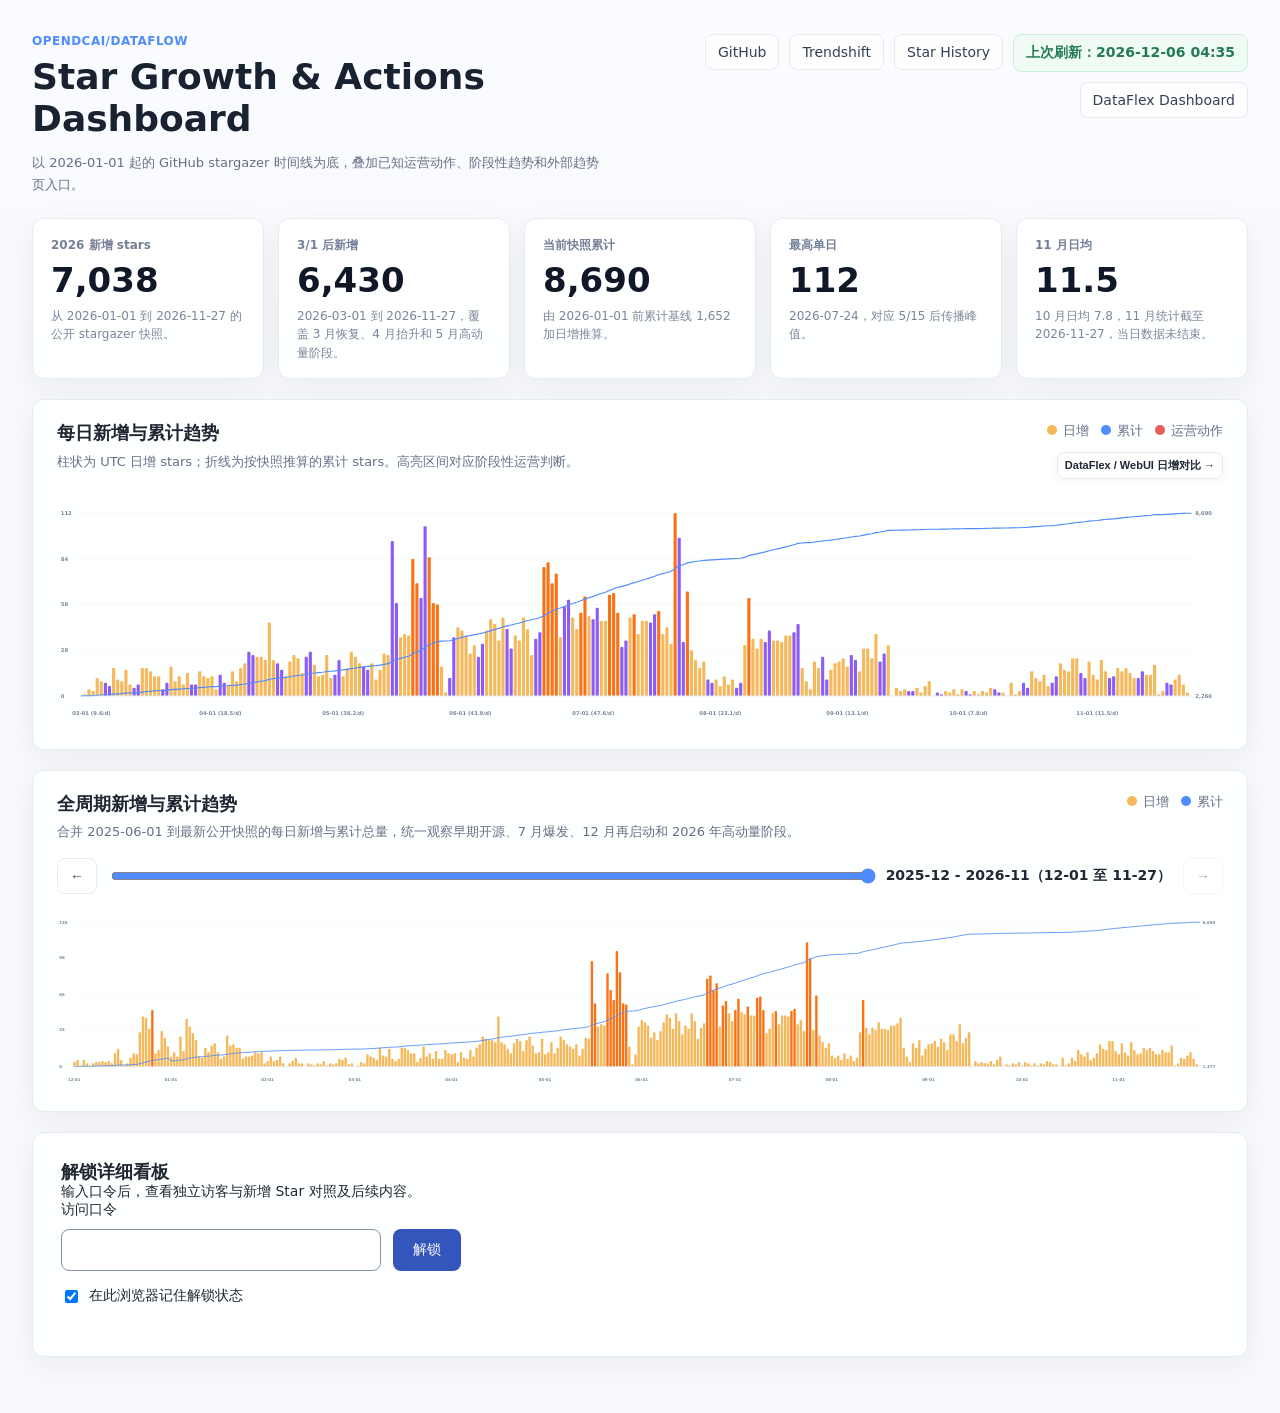
==== commit c547c5b9: "chore: update encrypted dashboard [skip ci]" ====
--- a/site-public/index.html
+++ b/site-public/index.html
@@ -5,8 +5,8 @@
     <meta name="viewport" content="width=device-width, initial-scale=1" />
     <title>Dataflow Star Dashboard</title>
     <link rel="icon" type="image/png" href="./favicon.png" />
-    <link rel="stylesheet" href="./styles.css?v=d1a17b342417" />
-  <link rel="stylesheet" href="./dashboard-gate.css?v=d1a17b342417">
+    <link rel="stylesheet" href="./styles.css?v=94887a271dd8" />
+  <link rel="stylesheet" href="./dashboard-gate.css?v=94887a271dd8">
 </head>
   <body>
     <header class="page-header">
@@ -82,7 +82,7 @@
   <noscript>请启用 JavaScript 后输入口令解锁。</noscript>
 </section>
 </main>
-<script src="./app.js?v=d1a17b342417"></script>
-<script src="./protected.js?v=d1a17b342417"></script>
-<script src="./unlock.js?v=d1a17b342417"></script>
+<script src="./app.js?v=94887a271dd8"></script>
+<script src="./protected.js?v=94887a271dd8"></script>
+<script src="./unlock.js?v=94887a271dd8"></script>
 </body></html>
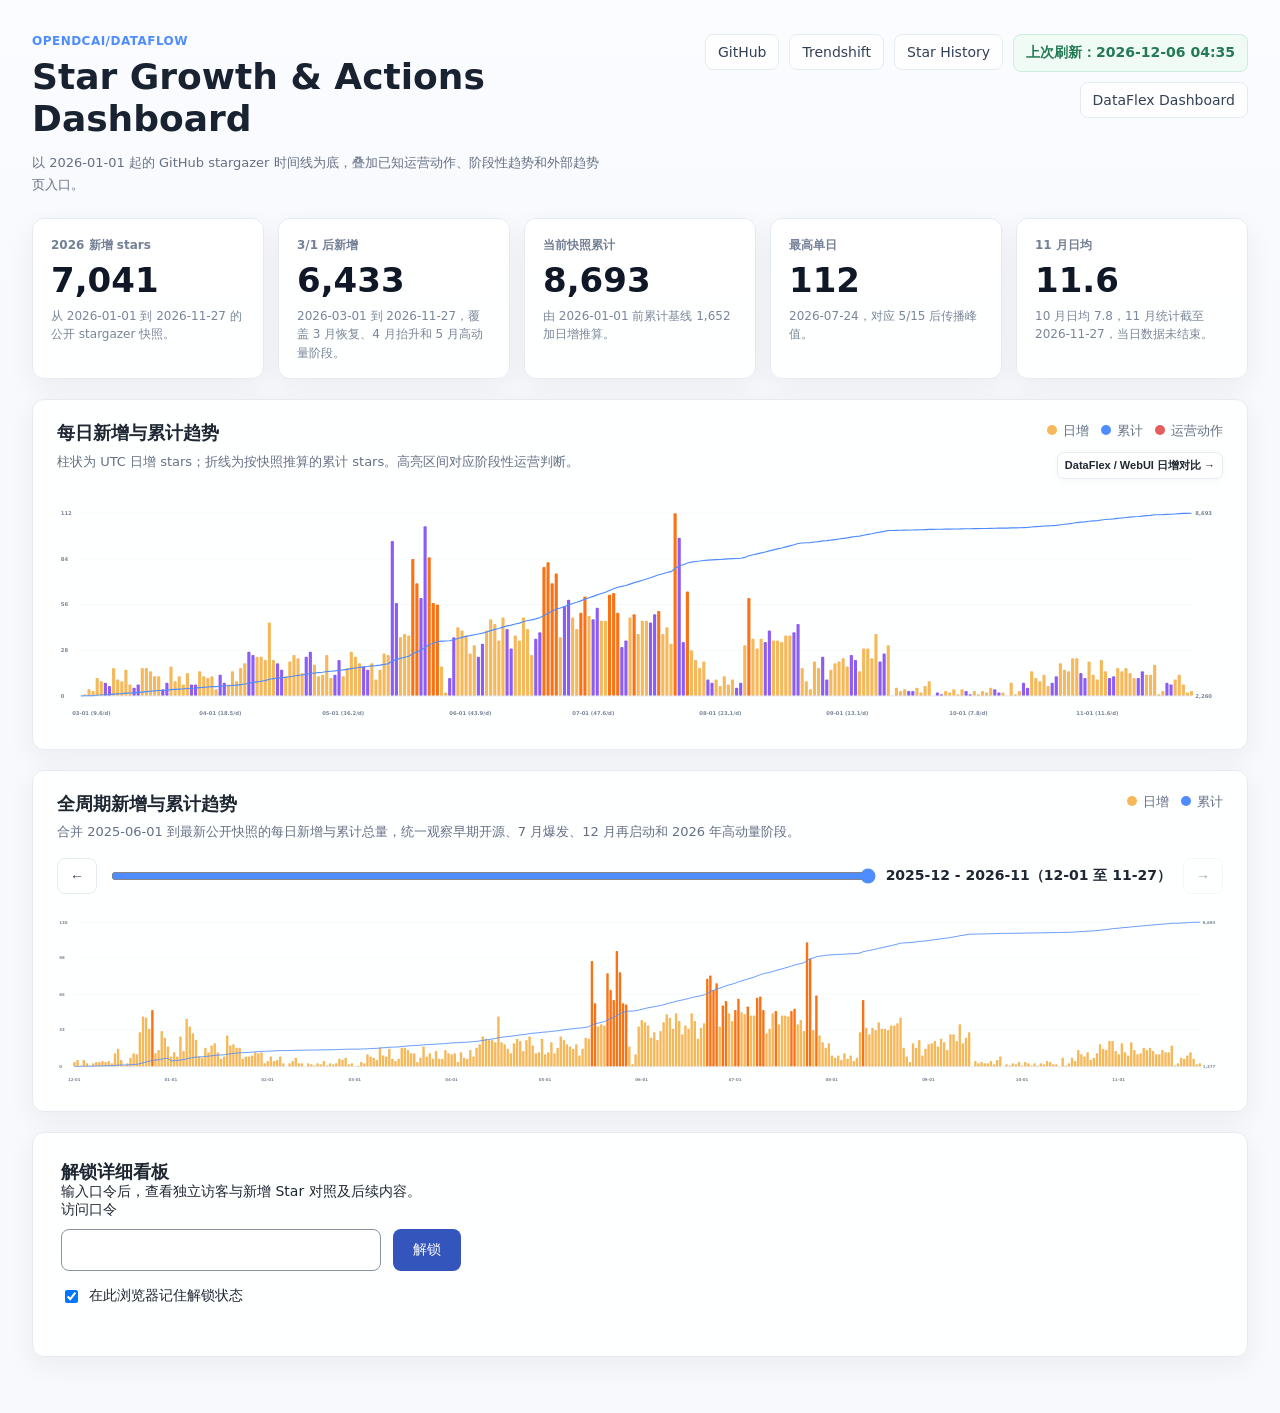
==== commit 8336033c: "chore: update encrypted dashboard [skip ci]" ====
--- a/site-public/index.html
+++ b/site-public/index.html
@@ -5,8 +5,8 @@
     <meta name="viewport" content="width=device-width, initial-scale=1" />
     <title>Dataflow Star Dashboard</title>
     <link rel="icon" type="image/png" href="./favicon.png" />
-    <link rel="stylesheet" href="./styles.css?v=94887a271dd8" />
-  <link rel="stylesheet" href="./dashboard-gate.css?v=94887a271dd8">
+    <link rel="stylesheet" href="./styles.css?v=63bc1fe3fd41" />
+  <link rel="stylesheet" href="./dashboard-gate.css?v=63bc1fe3fd41">
 </head>
   <body>
     <header class="page-header">
@@ -82,7 +82,7 @@
   <noscript>请启用 JavaScript 后输入口令解锁。</noscript>
 </section>
 </main>
-<script src="./app.js?v=94887a271dd8"></script>
-<script src="./protected.js?v=94887a271dd8"></script>
-<script src="./unlock.js?v=94887a271dd8"></script>
+<script src="./app.js?v=63bc1fe3fd41"></script>
+<script src="./protected.js?v=63bc1fe3fd41"></script>
+<script src="./unlock.js?v=63bc1fe3fd41"></script>
 </body></html>
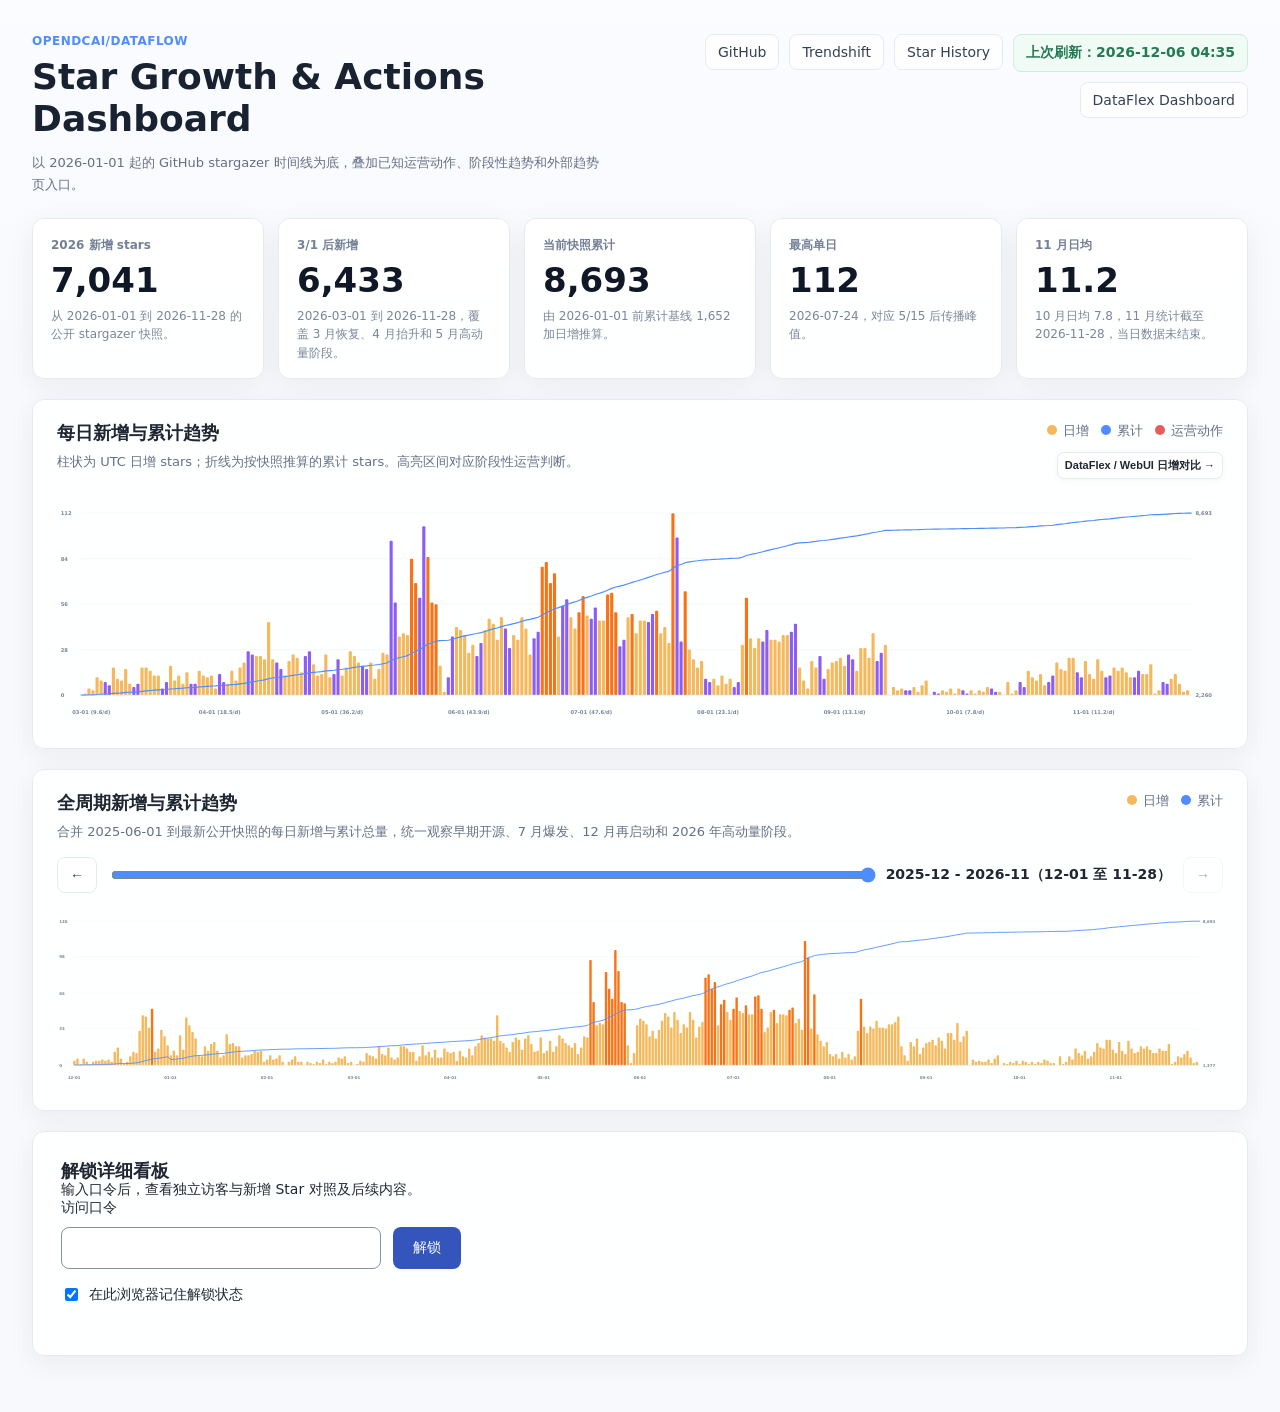
==== commit bcaf10c6: "chore: update encrypted dashboard [skip ci]" ====
--- a/site-public/index.html
+++ b/site-public/index.html
@@ -5,8 +5,8 @@
     <meta name="viewport" content="width=device-width, initial-scale=1" />
     <title>Dataflow Star Dashboard</title>
     <link rel="icon" type="image/png" href="./favicon.png" />
-    <link rel="stylesheet" href="./styles.css?v=63bc1fe3fd41" />
-  <link rel="stylesheet" href="./dashboard-gate.css?v=63bc1fe3fd41">
+    <link rel="stylesheet" href="./styles.css?v=b2ffadb086ef" />
+  <link rel="stylesheet" href="./dashboard-gate.css?v=b2ffadb086ef">
 </head>
   <body>
     <header class="page-header">
@@ -82,7 +82,7 @@
   <noscript>请启用 JavaScript 后输入口令解锁。</noscript>
 </section>
 </main>
-<script src="./app.js?v=63bc1fe3fd41"></script>
-<script src="./protected.js?v=63bc1fe3fd41"></script>
-<script src="./unlock.js?v=63bc1fe3fd41"></script>
+<script src="./app.js?v=b2ffadb086ef"></script>
+<script src="./protected.js?v=b2ffadb086ef"></script>
+<script src="./unlock.js?v=b2ffadb086ef"></script>
 </body></html>
